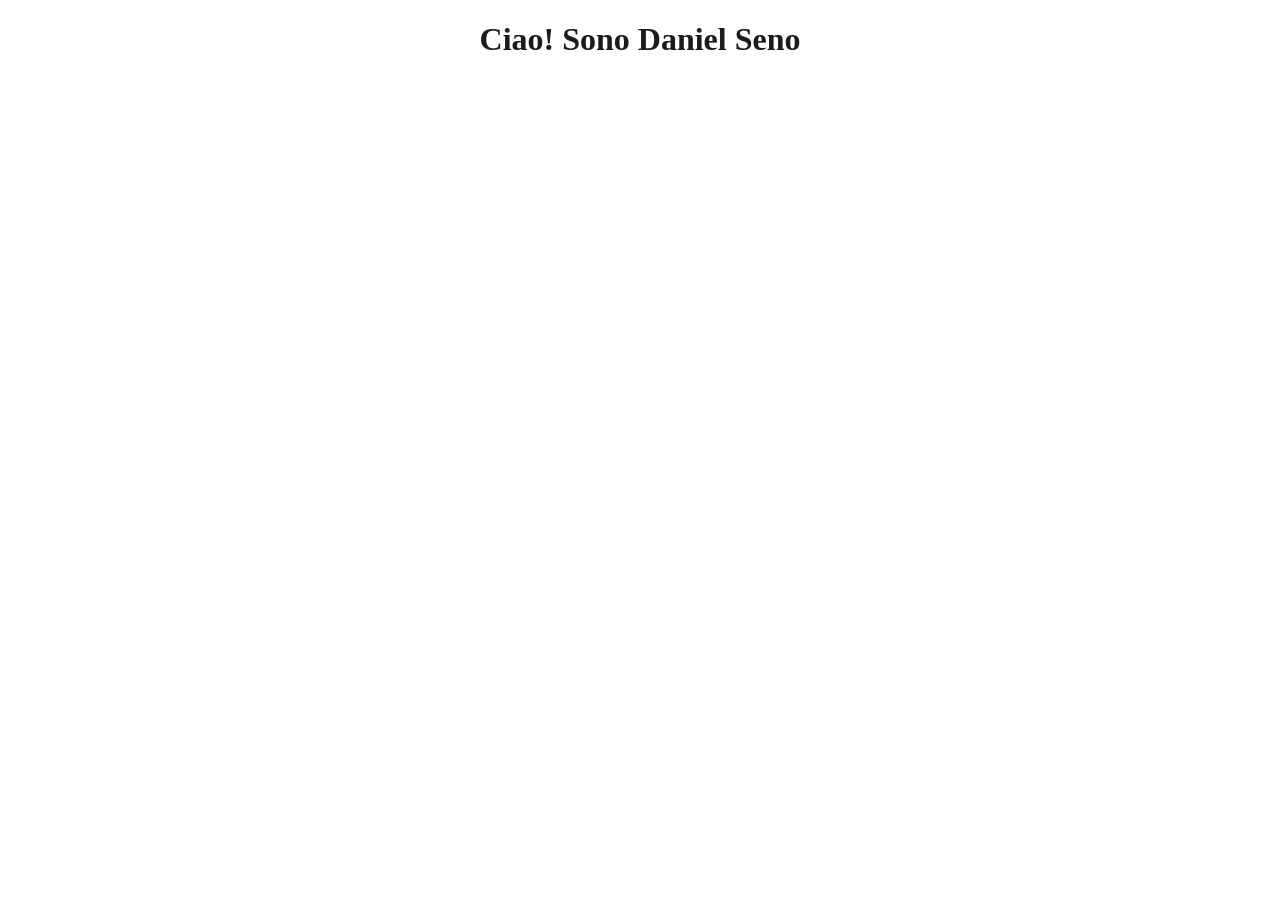
==== autobiogafia/index.html @ 132a29c5 "iniziato sito" ====
<!DOCTYPE html>
<html lang="en">
<head>
    <meta charset="UTF-8">
    <meta name="viewport" content="width=device-width, initial-scale=1.0">
    <title>Document</title>
    <link rel="stylesheet" href="style.css">
</head>
<body>
    <h1>Ciao! Sono Daniel Seno</h1>
</body>
<script src="main.js"></script>
</html>
---- autobiogafia/style.css ----
h1{
    text-align:center;
    color: #1b1b1f;
    font-family: averia, libre;
}
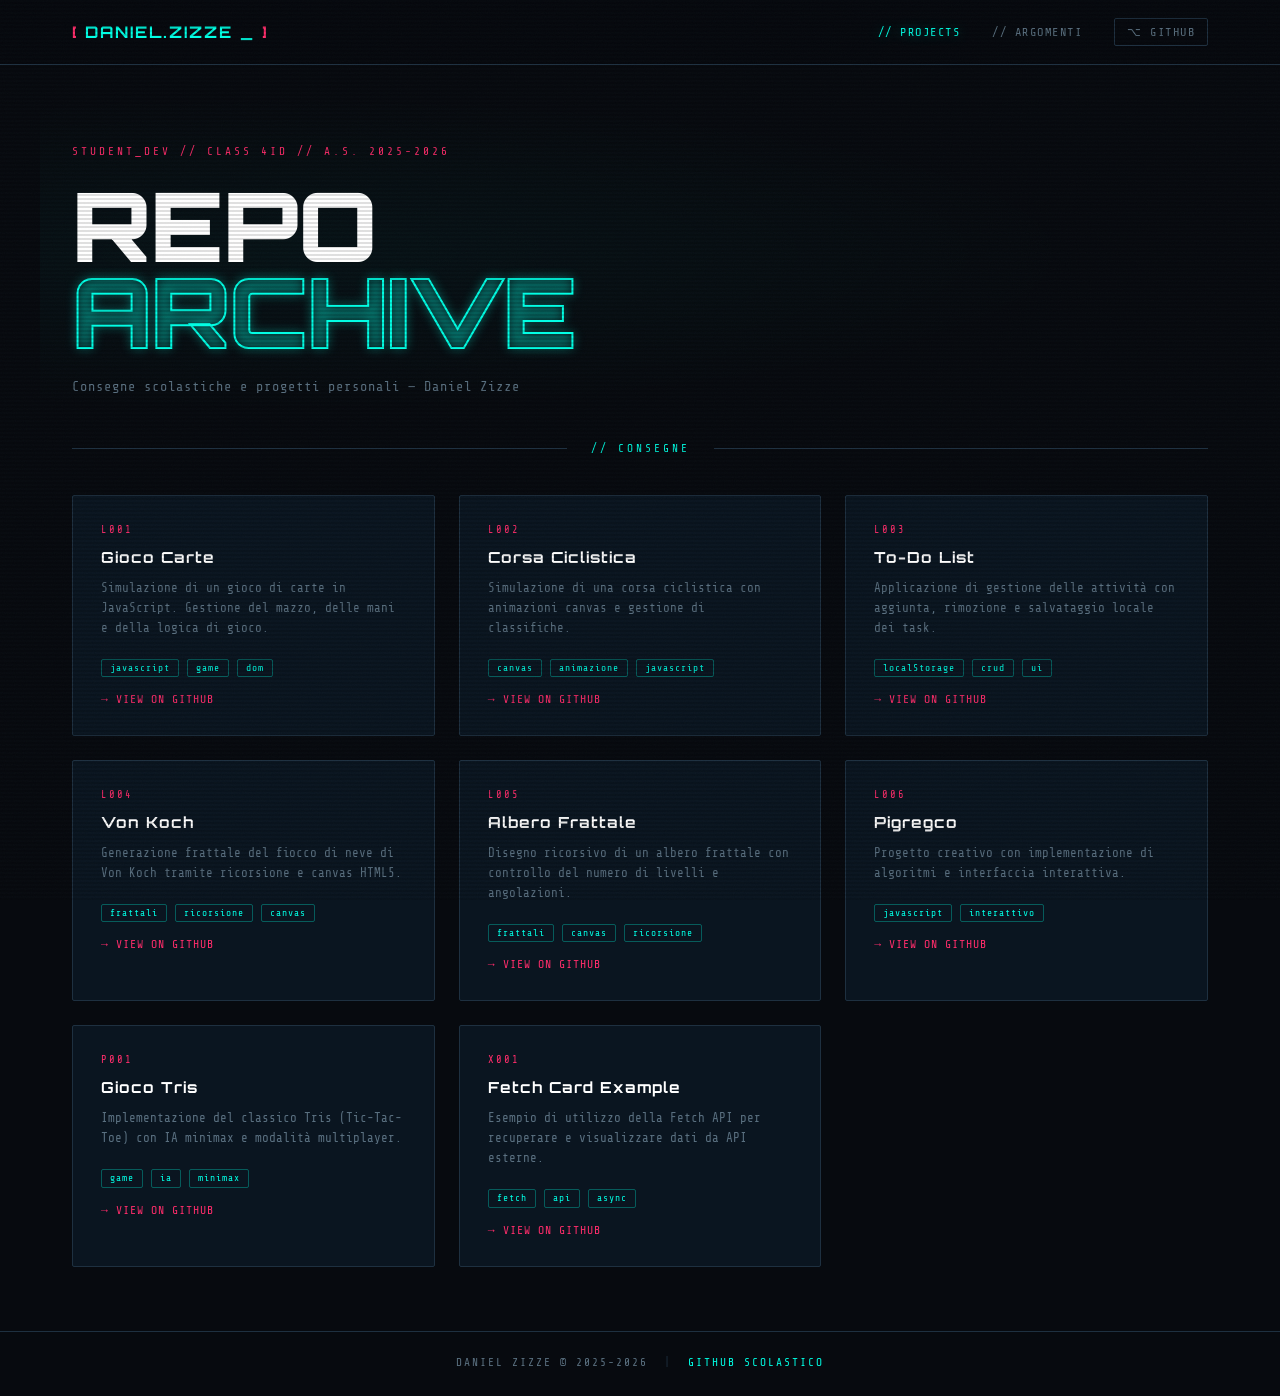
==== commit 4e214c24: "aggiornato sito con link delle consegne github" ====
--- a/autobiogafia/index.html
+++ b/autobiogafia/index.html
@@ -1,13 +1,55 @@
 <!DOCTYPE html>
-<html lang="en">
+<html lang="it">
 <head>
-    <meta charset="UTF-8">
-    <meta name="viewport" content="width=device-width, initial-scale=1.0">
-    <title>Document</title>
-    <link rel="stylesheet" href="style.css">
+  <meta charset="UTF-8" />
+  <meta name="viewport" content="width=device-width, initial-scale=1.0" />
+  <title>Daniel Zizze — Portfolio</title>
+  <link rel="stylesheet" href="style.css" />
+  <link href="https://fonts.googleapis.com/css2?family=Share+Tech+Mono&family=Orbitron:wght@400;700;900&display=swap" rel="stylesheet" />
 </head>
 <body>
-    <h1>Ciao! Sono Daniel Seno</h1>
+  <div class="scanlines"></div>
+  <div class="noise"></div>
+
+  <header>
+    <div class="header-inner">
+      <div class="logo">
+        <span class="bracket">[</span>
+        <span class="name" id="typed-name"></span>
+        <span class="cursor-blink">_</span>
+        <span class="bracket">]</span>
+      </div>
+      <nav>
+        <a href="index.html" class="nav-link active">// PROJECTS</a>
+        <a href="lezioni.html" class="nav-link">// ARGOMENTI</a>
+        <a href="https://github.com/Zuccante/4id-consegne-2025-2026-DanielZizze" target="_blank" class="nav-link nav-gh">⌥ GITHUB</a>
+      </nav>
+    </div>
+  </header>
+
+  <main>
+    <section class="hero">
+      <div class="hero-tag">STUDENT_DEV // CLASS 4ID // A.S. 2025-2026</div>
+      <h1 class="hero-title">REPO<br><span class="accent">ARCHIVE</span></h1>
+      <p class="hero-sub">Consegne scolastiche e progetti personali — Daniel Zizze</p>
+    </section>
+
+    <section class="projects" id="projects">
+      <div class="section-header">
+        <span class="sh-line"></span>
+        <span class="sh-label">// CONSEGNE</span>
+        <span class="sh-line"></span>
+      </div>
+      <div class="cards-grid" id="cards-grid"></div>
+    </section>
+  </main>
+
+  <footer>
+    <span>DANIEL ZIZZE © 2025-2026</span>
+    <span class="sep">|</span>
+    <a href="https://github.com/Zuccante/4id-consegne-2025-2026-DanielZizze" target="_blank">GITHUB SCOLASTICO</a>
+  </footer>
+
+  <script src="script.js"></script>
 </body>
-<script src="main.js"></script>
 </html>
--- a/autobiogafia/style.css
+++ b/autobiogafia/style.css
@@ -1,6 +1,353 @@
-h1{
-    text-align:center;
-    color: #1b1b1f;
-    font-family: averia, libre;
-}
-
+/* ═══════════════════════════════════
+   DANIEL ZIZZE PORTFOLIO — style.css
+   Aesthetic: Terminal / Cyberpunk
+═══════════════════════════════════ */
+
+:root {
+  --bg: #070a0f;
+  --bg2: #0c1018;
+  --bg3: #111820;
+  --accent: #00ffe5;
+  --accent2: #ff2d6b;
+  --green: #39ff14;
+  --text: #c8d8e8;
+  --text-dim: #5a7080;
+  --border: #1e3040;
+  --card-bg: #0a1520;
+  --font-mono: 'Share Tech Mono', monospace;
+  --font-display: 'Orbitron', monospace;
+  --glow: 0 0 12px rgba(0,255,229,0.4);
+  --glow2: 0 0 12px rgba(255,45,107,0.4);
+}
+
+*, *::before, *::after { box-sizing: border-box; margin: 0; padding: 0; }
+
+html { scroll-behavior: smooth; }
+
+body {
+  background: var(--bg);
+  color: var(--text);
+  font-family: var(--font-mono);
+  min-height: 100vh;
+  overflow-x: hidden;
+  position: relative;
+}
+
+/* ── EFFECTS ── */
+.scanlines {
+  position: fixed;
+  inset: 0;
+  pointer-events: none;
+  z-index: 100;
+  background: repeating-linear-gradient(
+    to bottom,
+    transparent 0px,
+    transparent 2px,
+    rgba(0,0,0,0.12) 2px,
+    rgba(0,0,0,0.12) 4px
+  );
+}
+
+.noise {
+  position: fixed;
+  inset: 0;
+  pointer-events: none;
+  z-index: 99;
+  opacity: 0.025;
+  background-image: url("data:image/svg+xml,%3Csvg viewBox='0 0 256 256' xmlns='http://www.w3.org/2000/svg'%3E%3Cfilter id='n'%3E%3CfeTurbulence type='fractalNoise' baseFrequency='0.9' numOctaves='4' stitchTiles='stitch'/%3E%3C/filter%3E%3Crect width='100%25' height='100%25' filter='url(%23n)'/%3E%3C/svg%3E");
+  background-size: 256px 256px;
+}
+
+/* ── HEADER ── */
+header {
+  position: sticky;
+  top: 0;
+  z-index: 50;
+  background: rgba(7,10,15,0.92);
+  backdrop-filter: blur(8px);
+  border-bottom: 1px solid var(--border);
+}
+
+.header-inner {
+  max-width: 1200px;
+  margin: 0 auto;
+  padding: 0 2rem;
+  height: 64px;
+  display: flex;
+  align-items: center;
+  justify-content: space-between;
+}
+
+.logo {
+  font-family: var(--font-display);
+  font-size: 1rem;
+  font-weight: 700;
+  letter-spacing: 2px;
+}
+.bracket { color: var(--accent2); }
+.name { color: var(--accent); }
+.cursor-blink {
+  color: var(--accent);
+  animation: blink 1s step-end infinite;
+}
+@keyframes blink { 0%,100%{opacity:1} 50%{opacity:0} }
+
+nav { display: flex; gap: 2rem; align-items: center; }
+
+.nav-link {
+  color: var(--text-dim);
+  text-decoration: none;
+  font-size: 0.75rem;
+  letter-spacing: 1.5px;
+  transition: color 0.2s, text-shadow 0.2s;
+}
+.nav-link:hover, .nav-link.active {
+  color: var(--accent);
+  text-shadow: var(--glow);
+}
+.nav-gh {
+  color: var(--text-dim);
+  border: 1px solid var(--border);
+  padding: 0.35rem 0.75rem;
+  border-radius: 2px;
+}
+.nav-gh:hover {
+  color: var(--accent2);
+  border-color: var(--accent2);
+  text-shadow: var(--glow2);
+}
+
+/* ── MAIN ── */
+main {
+  max-width: 1200px;
+  margin: 0 auto;
+  padding: 0 2rem 4rem;
+}
+
+/* ── HERO ── */
+.hero {
+  padding: 5rem 0 3rem;
+  position: relative;
+}
+.hero::before {
+  content: '';
+  position: absolute;
+  top: 0; left: -2rem; right: -2rem; bottom: 0;
+  background: radial-gradient(ellipse at 20% 50%, rgba(0,255,229,0.04) 0%, transparent 60%);
+  pointer-events: none;
+}
+
+.hero-tag {
+  font-size: 0.7rem;
+  letter-spacing: 3px;
+  color: var(--accent2);
+  margin-bottom: 1.5rem;
+  opacity: 0;
+  animation: fadeUp 0.6s ease 0.2s forwards;
+}
+
+.hero-title {
+  font-family: var(--font-display);
+  font-size: clamp(3rem, 8vw, 6rem);
+  font-weight: 900;
+  line-height: 0.9;
+  letter-spacing: -1px;
+  color: #fff;
+  opacity: 0;
+  animation: fadeUp 0.6s ease 0.4s forwards;
+}
+.hero-title .accent {
+  color: transparent;
+  -webkit-text-stroke: 2px var(--accent);
+  text-shadow: var(--glow);
+}
+
+.hero-sub {
+  margin-top: 1.5rem;
+  color: var(--text-dim);
+  font-size: 0.85rem;
+  letter-spacing: 1px;
+  max-width: 500px;
+  opacity: 0;
+  animation: fadeUp 0.6s ease 0.6s forwards;
+}
+
+@keyframes fadeUp {
+  from { opacity: 0; transform: translateY(20px); }
+  to   { opacity: 1; transform: translateY(0); }
+}
+
+/* ── SECTION HEADER ── */
+.section-header {
+  display: flex;
+  align-items: center;
+  gap: 1.5rem;
+  margin-bottom: 2.5rem;
+}
+.sh-line { flex: 1; height: 1px; background: var(--border); }
+.sh-label {
+  font-size: 0.7rem;
+  letter-spacing: 3px;
+  color: var(--accent);
+  white-space: nowrap;
+}
+
+/* ── CARDS GRID ── */
+.cards-grid {
+  display: grid;
+  grid-template-columns: repeat(auto-fill, minmax(280px, 1fr));
+  gap: 1.5rem;
+}
+
+.card {
+  background: var(--card-bg);
+  border: 1px solid var(--border);
+  border-radius: 2px;
+  padding: 1.75rem;
+  position: relative;
+  overflow: hidden;
+  opacity: 0;
+  transform: translateY(16px);
+  transition: border-color 0.3s, box-shadow 0.3s, transform 0.3s;
+  animation: cardIn 0.5s ease forwards;
+}
+.card:hover {
+  border-color: var(--accent);
+  box-shadow: var(--glow), inset 0 0 30px rgba(0,255,229,0.02);
+  transform: translateY(-4px);
+}
+.card::before {
+  content: '';
+  position: absolute;
+  top: 0; left: 0; right: 0;
+  height: 2px;
+  background: linear-gradient(90deg, var(--accent2), var(--accent));
+  opacity: 0;
+  transition: opacity 0.3s;
+}
+.card:hover::before { opacity: 1; }
+
+@keyframes cardIn {
+  to { opacity: 1; transform: translateY(0); }
+}
+
+.card-code {
+  font-size: 0.65rem;
+  letter-spacing: 2px;
+  color: var(--accent2);
+  margin-bottom: 0.75rem;
+}
+.card-title {
+  font-family: var(--font-display);
+  font-size: 0.95rem;
+  font-weight: 700;
+  color: #fff;
+  margin-bottom: 0.75rem;
+  letter-spacing: 1px;
+}
+.card-desc {
+  font-size: 0.78rem;
+  color: var(--text-dim);
+  line-height: 1.6;
+  margin-bottom: 1.25rem;
+}
+.card-tags {
+  display: flex;
+  flex-wrap: wrap;
+  gap: 0.5rem;
+}
+.tag {
+  font-size: 0.6rem;
+  letter-spacing: 1px;
+  color: var(--accent);
+  border: 1px solid rgba(0,255,229,0.3);
+  padding: 0.2rem 0.5rem;
+  border-radius: 2px;
+}
+.card-link {
+  display: inline-flex;
+  align-items: center;
+  gap: 0.4rem;
+  margin-top: 1rem;
+  font-size: 0.72rem;
+  color: var(--accent2);
+  text-decoration: none;
+  letter-spacing: 1px;
+  transition: color 0.2s, text-shadow 0.2s;
+}
+.card-link:hover {
+  color: #fff;
+  text-shadow: var(--glow2);
+}
+
+/* staggered card animations */
+.card:nth-child(1) { animation-delay: 0.1s; }
+.card:nth-child(2) { animation-delay: 0.2s; }
+.card:nth-child(3) { animation-delay: 0.3s; }
+.card:nth-child(4) { animation-delay: 0.4s; }
+.card:nth-child(5) { animation-delay: 0.5s; }
+.card:nth-child(6) { animation-delay: 0.6s; }
+.card:nth-child(7) { animation-delay: 0.7s; }
+.card:nth-child(8) { animation-delay: 0.8s; }
+
+/* ── LEZIONI TAB ── */
+.prof-tabs {
+  display: flex;
+  gap: 0;
+  margin-bottom: 2.5rem;
+  border: 1px solid var(--border);
+  width: fit-content;
+}
+.tab-btn {
+  background: transparent;
+  border: none;
+  border-right: 1px solid var(--border);
+  color: var(--text-dim);
+  font-family: var(--font-mono);
+  font-size: 0.75rem;
+  letter-spacing: 2px;
+  padding: 0.65rem 1.5rem;
+  cursor: pointer;
+  transition: background 0.2s, color 0.2s;
+}
+.tab-btn:last-child { border-right: none; }
+.tab-btn:hover { background: var(--bg3); color: var(--text); }
+.tab-btn.active {
+  background: var(--accent);
+  color: var(--bg);
+}
+
+.topic-panel { display: none; }
+.topic-panel.active { display: block; }
+
+/* ── FOOTER ── */
+footer {
+  border-top: 1px solid var(--border);
+  padding: 1.5rem 2rem;
+  text-align: center;
+  font-size: 0.7rem;
+  color: var(--text-dim);
+  letter-spacing: 2px;
+  display: flex;
+  justify-content: center;
+  gap: 1rem;
+  align-items: center;
+}
+footer a {
+  color: var(--accent);
+  text-decoration: none;
+  transition: text-shadow 0.2s;
+}
+footer a:hover { text-shadow: var(--glow); }
+.sep { color: var(--border); }
+
+/* ── RESPONSIVE ── */
+@media (max-width: 640px) {
+  .header-inner { flex-direction: column; height: auto; padding: 1rem; gap: 0.75rem; }
+  nav { gap: 1rem; flex-wrap: wrap; justify-content: center; }
+  .hero-title { font-size: 2.5rem; }
+  .cards-grid { grid-template-columns: 1fr; }
+  .prof-tabs { flex-direction: column; width: 100%; }
+  .tab-btn { border-right: none; border-bottom: 1px solid var(--border); }
+  .tab-btn:last-child { border-bottom: none; }
+}
